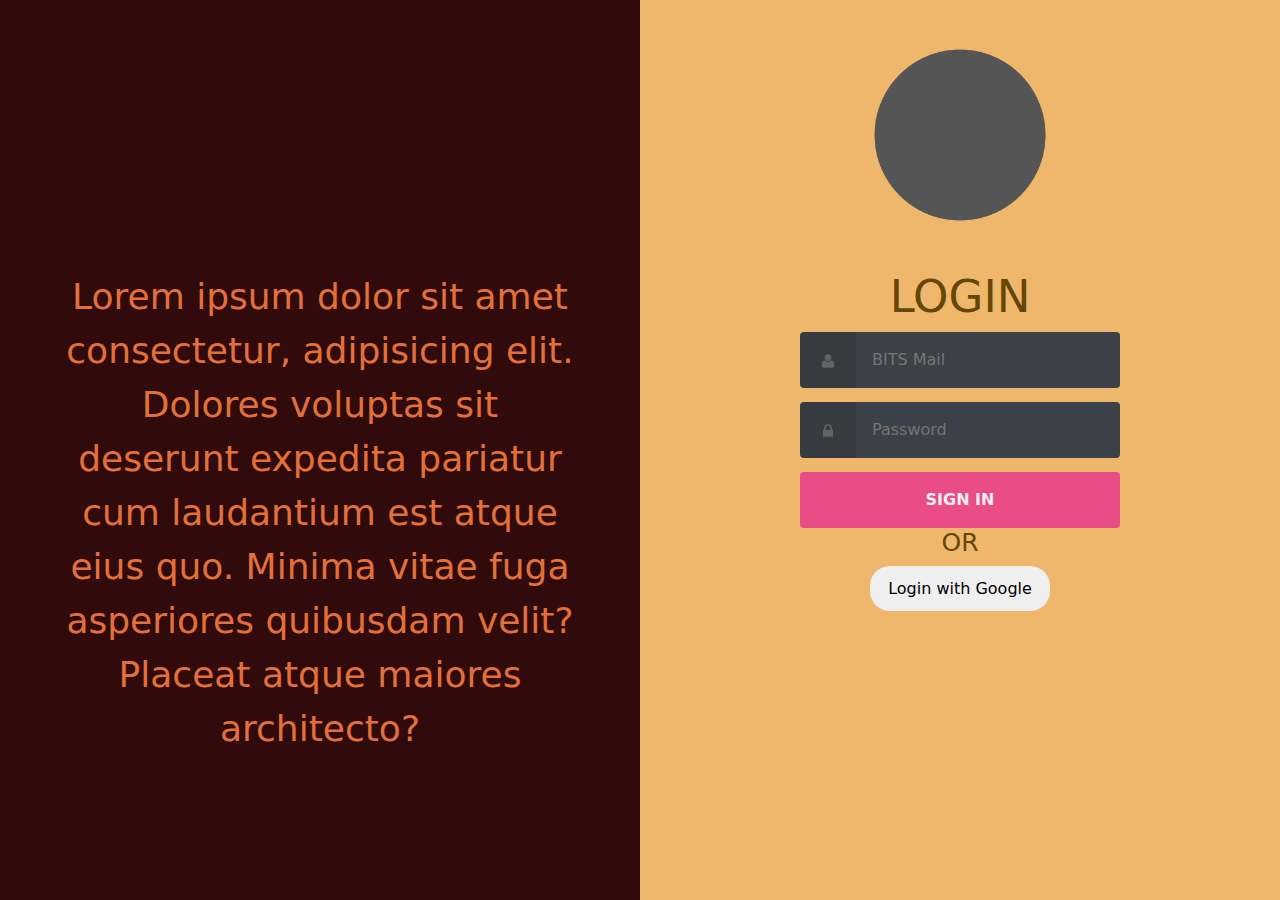
==== login.html @ 1e38e712 "Initail Commit" ====
<!DOCTYPE html>
<html lang="en">
<head>
    <meta charset="UTF-8">
    <meta name="viewport" content="width=device-width, initial-scale=1.0">
    <title>BITSBid-Login</title>
    <link rel="stylesheet" href="login.css">
    <link rel="stylesheet" href="https://cdnjs.cloudflare.com/ajax/libs/font-awesome/6.4.2/css/all.min.css">
    <link href="https://cdn.jsdelivr.net/npm/bootstrap@5.3.2/dist/css/bootstrap.min.css" rel="stylesheet">
    <script src="https://cdn.jsdelivr.net/npm/bootstrap@5.3.2/dist/js/bootstrap.bundle.min.js"></script>
</head>
<body>
    <div class = "description pane">
        <P>Lorem ipsum dolor sit amet consectetur, adipisicing elit. Dolores voluptas sit deserunt expedita pariatur cum laudantium est atque eius quo. Minima vitae fuga asperiores quibusdam velit? Placeat atque maiores architecto?</P>
    </div>
    <div class="login pane">
        <img class = "logo" src="./images/Circle_Davys-Grey_Solid.svg.png">
        <h1>LOGIN</h1>
        <div class="grid">

            <form action="" method="POST" class="form login">
        
              <div class="form__field">
                <label for="login__username"><svg class="icon">
                    <use xlink:href="#icon-user"></use>
                  </svg><span class="hidden">Username</span></label>
                <input autocomplete="username" id="login__username" type="text" name="username" class="form__input" placeholder="BITS Mail" required>
              </div>
        
              <div class="form__field">
                <label for="login__password"><svg class="icon">
                    <use xlink:href="#icon-lock"></use>
                  </svg><span class="hidden">Password</span></label>
                <input id="login__password" type="password" name="password" class="form__input" placeholder="Password" required>
              </div>
        
              <div class="form__field">
                <input type="submit" value="Sign In">
              </div>
        
            </form>
        
            
        
          </div>
        
          <svg xmlns="http://www.w3.org/2000/svg" class="icons">
            <symbol id="icon-arrow-right" viewBox="0 0 1792 1792">
              <path d="M1600 960q0 54-37 91l-651 651q-39 37-91 37-51 0-90-37l-75-75q-38-38-38-91t38-91l293-293H245q-52 0-84.5-37.5T128 1024V896q0-53 32.5-90.5T245 768h704L656 474q-38-36-38-90t38-90l75-75q38-38 90-38 53 0 91 38l651 651q37 35 37 90z" />
            </symbol>
            <symbol id="icon-lock" viewBox="0 0 1792 1792">
              <path d="M640 768h512V576q0-106-75-181t-181-75-181 75-75 181v192zm832 96v576q0 40-28 68t-68 28H416q-40 0-68-28t-28-68V864q0-40 28-68t68-28h32V576q0-184 132-316t316-132 316 132 132 316v192h32q40 0 68 28t28 68z" />
            </symbol>
            <symbol id="icon-user" viewBox="0 0 1792 1792">
              <path d="M1600 1405q0 120-73 189.5t-194 69.5H459q-121 0-194-69.5T192 1405q0-53 3.5-103.5t14-109T236 1084t43-97.5 62-81 85.5-53.5T538 832q9 0 42 21.5t74.5 48 108 48T896 971t133.5-21.5 108-48 74.5-48 42-21.5q61 0 111.5 20t85.5 53.5 62 81 43 97.5 26.5 108.5 14 109 3.5 103.5zm-320-893q0 159-112.5 271.5T896 896 624.5 783.5 512 512t112.5-271.5T896 128t271.5 112.5T1280 512z" />
            </symbol>
          </svg>
          <h2>OR</h2>
          <button class="login-google">Login with Google</button>
          
    </div>
</body>
</html>
---- login.css ----
:root{
    --color1: #EEB76B;
    --color2: #E2703A;
    --color3: #654603;
    --color4: #310B0B;
}
body {
    margin: 0;
    padding: 0;
    /* overflow: hidden; */
    font-family: 'Gill Sans',sans-serif;
}

.pane {
    width: 50%;
    height: 100vh;
    float: left;
    box-sizing: border-box;
}

.description {
    background-color: var(--color4);
    align-items: center;
    justify-content: center;
    
}

.login {
    background-color: var(--color1);
    display: flex;
    flex-direction: column;
    align-items: center;
}

.description p{
    color: var(--color2);
    padding-top: 30vh;
    padding-left: 10%;
    padding-right: 10%;
    width: auto;
    height: auto;
    vertical-align: middle;
    text-align: center;
    font-size: 225%;
    
}

.logo{
    width: 20vb;
    margin-top: 5vh;
}

.login h1{
    margin-top: 5vh;
    font-size: 45px;
    color: var(--color3);
    
}

.login h2{
    font-size: 25px;
    color: var(--color3);
    
}

.login .login-google{
    width: 20vb;
    height: 5%;
    border: none;
    border-radius: 20px/20px;
    background-color: "white";
    cursor: pointer;
    font-size: 1rem;
}



  
  :root {
    --baseColor: #606468;
  }
  
  /* helpers/align.css */
  
  .align {
    display: grid;
    place-items: center;
  }
  
  .grid {
    inline-size: 90%;
    margin-inline: auto;
    max-inline-size: 20rem;
  }
  
  /* helpers/hidden.css */
  
  .hidden {
    border: 0;
    clip: rect(0 0 0 0);
    height: 1px;
    margin: -1px;
    overflow: hidden;
    padding: 0;
    position: absolute;
    width: 1px;
  }
  
  /* helpers/icon.css */
  
  :root {
    --iconFill: var(--baseColor);
  }
  
  .icons {
    display: none;
  }
  
  .icon {
    block-size: 1em;
    display: inline-block;
    fill: var(--iconFill);
    inline-size: 1em;
    vertical-align: middle;
  }
  
  /* layout/base.css */
  
  :root {
    --htmlFontSize: 100%;
  
    --bodyBackgroundColor: #2c3338;
    --bodyColor: var(--baseColor);
    --bodyFontFamily: "Open Sans";
    --bodyFontFamilyFallback: sans-serif;
    --bodyFontSize: 0.875rem;
    --bodyFontWeight: 400;
    --bodyLineHeight: 1.5;
  }
  
  * {
    box-sizing: inherit;
  }
  
  html {
    box-sizing: border-box;
    font-size: var(--htmlFontSize);
  }
  
  body {
    background-color: var(--bodyBackgroundColor);
    color: var(--bodyColor);
    font-family: var(--bodyFontFamily), var(--bodyFontFamilyFallback);
    font-size: var(--bodyFontSize);
    font-weight: var(--bodyFontWeight);
    line-height: var(--bodyLineHeight);
    margin: 0;
    min-block-size: 100vh;
  }
  
  /* modules/anchor.css */
  
  :root {
    --anchorColor: #eee;
  }
  
  a {
    color: var(--anchorColor);
    outline: 0;
    text-decoration: none;
  }
  
  a:focus,
  a:hover {
    text-decoration: underline;
  }
  
  /* modules/form.css */
  
  :root {
    --formGap: 0.875rem;
  }
  
  input {
    background-image: none;
    border: 0;
    color: inherit;
    font: inherit;
    margin: 0;
    outline: 0;
    padding: 0;
    transition: background-color 0.3s;
  }
  
  input[type="submit"] {
    cursor: pointer;
  }
  
  .form {
    display: grid;
    gap: var(--formGap);
  }
  
  .form input[type="password"],
  .form input[type="text"],
  .form input[type="submit"] {
    inline-size: 100%;
  }
  
  .form__field {
    display: flex;
  }
  
  .form__input {
    flex: 1;
  }
  
  /* modules/login.css */
  
  :root {
    --loginBorderRadus: 0.25rem;
    --loginColor: #eee;
  
    --loginInputBackgroundColor: #3b4148;
    --loginInputHoverBackgroundColor: #434a52;
  
    --loginLabelBackgroundColor: #363b41;
  
    --loginSubmitBackgroundColor: #ea4c88;
    --loginSubmitColor: #eee;
    --loginSubmitHoverBackgroundColor: #d44179;
  }
  
  .login {
    color: var(--loginColor);
  }
  
  .login label,
  .login input[type="text"],
  .login input[type="password"],
  .login input[type="submit"] {
    border-radius: var(--loginBorderRadus);
    padding: 1rem;
  }
  
  .login label {
    background-color: var(--loginLabelBackgroundColor);
    border-bottom-right-radius: 0;
    border-top-right-radius: 0;
    padding-inline: 1.25rem;
  }
  
  .login input[type="password"],
  .login input[type="text"] {
    background-color: var(--loginInputBackgroundColor);
    border-bottom-left-radius: 0;
    border-top-left-radius: 0;
  }
  
  .login input[type="password"]:focus,
  .login input[type="password"]:hover,
  .login input[type="text"]:focus,
  .login input[type="text"]:hover {
    background-color: var(--loginInputHoverBackgroundColor);
  }
  
  .login input[type="submit"] {
    background-color: var(--loginSubmitBackgroundColor);
    color: var(--loginSubmitColor);
    font-weight: 700;
    text-transform: uppercase;
  }
  
  .login input[type="submit"]:focus,
  .login input[type="submit"]:hover {
    background-color: var(--loginSubmitHoverBackgroundColor);
  }
  
  /* modules/text.css */
  
  p {
    margin-block: 1.5rem;
  }
  
  .text--center {
    text-align: center;
  }
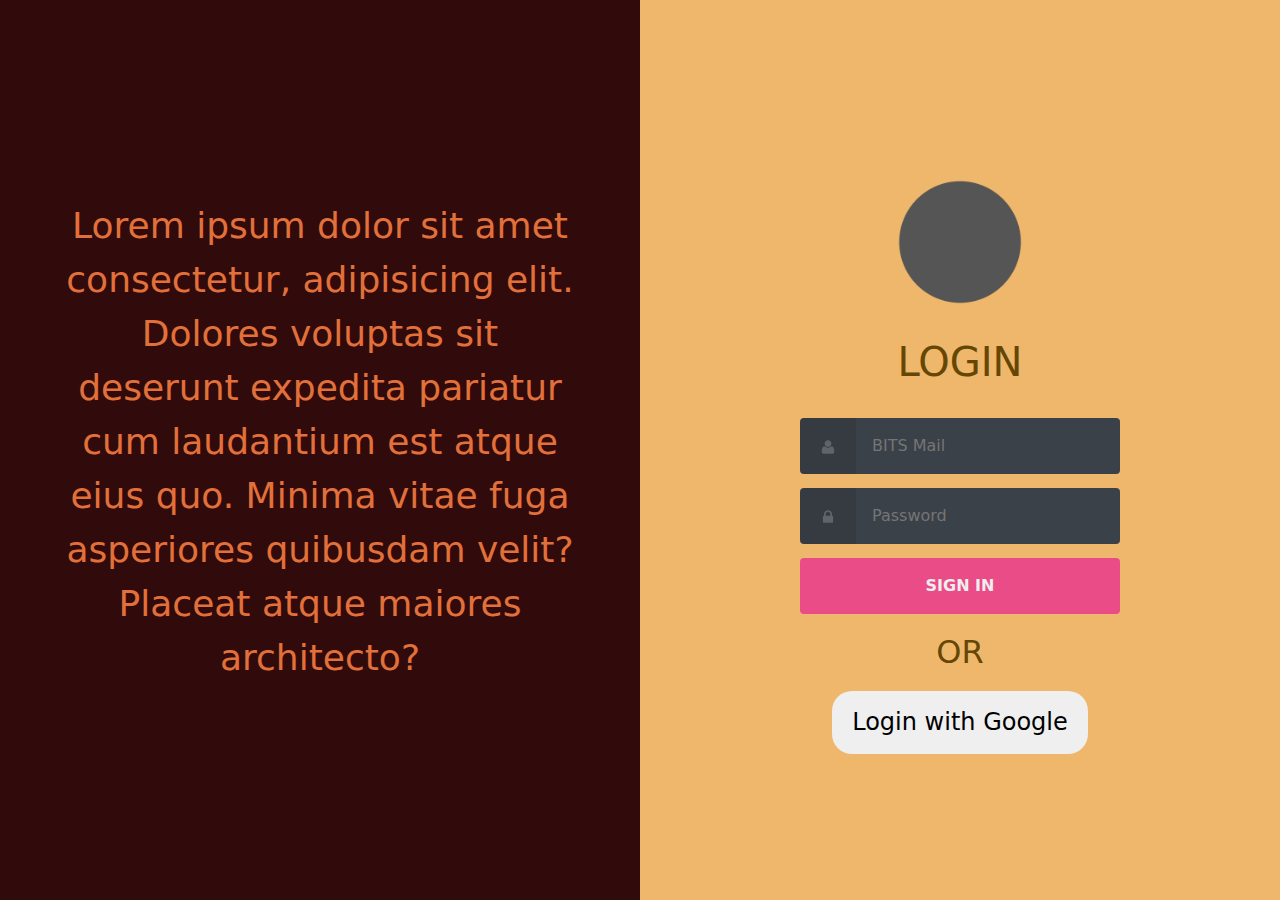
==== commit 4619fcfd: "Changed everything to % in css" ====
--- a/login.html
+++ b/login.html
@@ -4,16 +4,16 @@
     <meta charset="UTF-8">
     <meta name="viewport" content="width=device-width, initial-scale=1.0">
     <title>BITSBid-Login</title>
-    <link rel="stylesheet" href="login.css">
+    <link rel="stylesheet" href="./styles/login.css">
     <link rel="stylesheet" href="https://cdnjs.cloudflare.com/ajax/libs/font-awesome/6.4.2/css/all.min.css">
     <link href="https://cdn.jsdelivr.net/npm/bootstrap@5.3.2/dist/css/bootstrap.min.css" rel="stylesheet">
     <script src="https://cdn.jsdelivr.net/npm/bootstrap@5.3.2/dist/js/bootstrap.bundle.min.js"></script>
 </head>
 <body>
-    <div class = "description pane">
+    <div class = "description">
         <P>Lorem ipsum dolor sit amet consectetur, adipisicing elit. Dolores voluptas sit deserunt expedita pariatur cum laudantium est atque eius quo. Minima vitae fuga asperiores quibusdam velit? Placeat atque maiores architecto?</P>
     </div>
-    <div class="login pane">
+    <div class="login1">
         <img class = "logo" src="./images/Circle_Davys-Grey_Solid.svg.png">
         <h1>LOGIN</h1>
         <div class="grid">
--- a/styles/login.css
+++ b/styles/login.css
@@ -0,0 +1,286 @@
+:root{
+    --color1: #EEB76B;
+    --color2: #E2703A;
+    --color3: #654603;
+    --color4: #310B0B;
+}
+body {
+    display: flex;
+    flex-direction: row;
+    padding: 0;
+    margin: 0;
+    font-family: 'Gill Sans',sans-serif;
+    font-size: 100px;
+}
+.description {
+    background-color: var(--color4);
+    align-items: center;
+    justify-content: center;
+    width: 50%;
+    display: flex;
+    
+}
+
+.login1 {
+    background-color: var(--color1);
+    display: flex;
+    flex-direction: column;
+    align-items: center;
+    width: 50%;
+    justify-content: center;
+}
+
+.description p{
+    color: var(--color2);
+    vertical-align: middle;
+    text-align: center;
+    font-size: 225%;
+    padding-left: 10%;
+    padding-right: 10%;
+    
+}
+
+.logo{
+    width: 20%;
+    margin-top: 5%;
+}
+
+.login1 h1{
+    margin-top: 5%;
+    margin-bottom: 5%;
+    font-size: 250%;
+    color: var(--color3);
+    
+}
+
+.login1 h2{
+    font-size: 200%;
+    margin-top: 3%;
+    margin-bottom: 3%;
+    color: var(--color3);
+    
+}
+
+.login1 .login-google{
+    width: 40%;
+    height: 7%;
+    border: none;
+    border-radius: 20px/20px;
+    background-color: "white";
+    cursor: pointer;
+    font-size: 150%;
+}
+
+
+
+
+  
+  :root {
+    --baseColor: #606468;
+  }
+  
+  /* helpers/align.css */
+  
+  .align {
+    display: grid;
+    place-items: center;
+  }
+  
+  .grid {
+    inline-size: 90%;
+    margin-inline: auto;
+    max-inline-size: 20rem;
+  }
+  
+  /* helpers/hidden.css */
+  
+  .hidden {
+    border: 0;
+    clip: rect(0 0 0 0);
+    height: 1px;
+    margin: -1px;
+    overflow: hidden;
+    padding: 0;
+    position: absolute;
+    width: 1px;
+  }
+  
+  /* helpers/icon.css */
+  
+  :root {
+    --iconFill: var(--baseColor);
+  }
+  
+  .icons {
+    display: none;
+  }
+  
+  .icon {
+    block-size: 1em;
+    display: inline-block;
+    fill: var(--iconFill);
+    inline-size: 1em;
+    vertical-align: middle;
+  }
+  
+  /* layout/base.css */
+  
+  :root {
+    --htmlFontSize: 100%;
+  
+    --bodyBackgroundColor: #2c3338;
+    --bodyColor: var(--baseColor);
+    --bodyFontFamily: "Open Sans";
+    --bodyFontFamilyFallback: sans-serif;
+    --bodyFontSize: 0.875rem;
+    --bodyFontWeight: 400;
+    --bodyLineHeight: 1.5;
+  }
+  
+  * {
+    box-sizing: inherit;
+  }
+  
+  html {
+    box-sizing: border-box;
+    font-size: var(--htmlFontSize);
+  }
+  
+  body {
+    background-color: var(--bodyBackgroundColor);
+    color: var(--bodyColor);
+    font-family: var(--bodyFontFamily), var(--bodyFontFamilyFallback);
+    font-size: var(--bodyFontSize);
+    font-weight: var(--bodyFontWeight);
+    line-height: var(--bodyLineHeight);
+    margin: 0;
+    min-block-size: 100vh;
+  }
+  
+  /* modules/anchor.css */
+  
+  :root {
+    --anchorColor: #eee;
+  }
+  
+  a {
+    color: var(--anchorColor);
+    outline: 0;
+    text-decoration: none;
+  }
+  
+  a:focus,
+  a:hover {
+    text-decoration: underline;
+  }
+  
+  /* modules/form.css */
+  
+  :root {
+    --formGap: 0.875rem;
+  }
+  
+  input {
+    background-image: none;
+    border: 0;
+    color: inherit;
+    font: inherit;
+    margin: 0;
+    outline: 0;
+    padding: 0;
+    transition: background-color 0.3s;
+  }
+  
+  input[type="submit"] {
+    cursor: pointer;
+  }
+  
+  .form {
+    display: grid;
+    gap: var(--formGap);
+  }
+  
+  .form input[type="password"],
+  .form input[type="text"],
+  .form input[type="submit"] {
+    inline-size: 100%;
+  }
+  
+  .form__field {
+    display: flex;
+  }
+  
+  .form__input {
+    flex: 1;
+  }
+  
+  /* modules/login.css */
+  
+  :root {
+    --loginBorderRadus: 0.25rem;
+    --loginColor: #eee;
+  
+    --loginInputBackgroundColor: #3b4148;
+    --loginInputHoverBackgroundColor: #434a52;
+  
+    --loginLabelBackgroundColor: #363b41;
+  
+    --loginSubmitBackgroundColor: #ea4c88;
+    --loginSubmitColor: #eee;
+    --loginSubmitHoverBackgroundColor: #d44179;
+  }
+  
+  .login {
+    color: var(--loginColor);
+  }
+  
+  .login label,
+  .login input[type="text"],
+  .login input[type="password"],
+  .login input[type="submit"] {
+    border-radius: var(--loginBorderRadus);
+    padding: 1rem;
+  }
+  
+  .login label {
+    background-color: var(--loginLabelBackgroundColor);
+    border-bottom-right-radius: 0;
+    border-top-right-radius: 0;
+    padding-inline: 1.25rem;
+  }
+  
+  .login input[type="password"],
+  .login input[type="text"] {
+    background-color: var(--loginInputBackgroundColor);
+    border-bottom-left-radius: 0;
+    border-top-left-radius: 0;
+  }
+  
+  .login input[type="password"]:focus,
+  .login input[type="password"]:hover,
+  .login input[type="text"]:focus,
+  .login input[type="text"]:hover {
+    background-color: var(--loginInputHoverBackgroundColor);
+  }
+  
+  .login input[type="submit"] {
+    background-color: var(--loginSubmitBackgroundColor);
+    color: var(--loginSubmitColor);
+    font-weight: 700;
+    text-transform: uppercase;
+  }
+  
+  .login input[type="submit"]:focus,
+  .login input[type="submit"]:hover {
+    background-color: var(--loginSubmitHoverBackgroundColor);
+  }
+  
+  /* modules/text.css */
+  
+  p {
+    margin-block: 1.5rem;
+  }
+  
+  .text--center {
+    text-align: center;
+  }